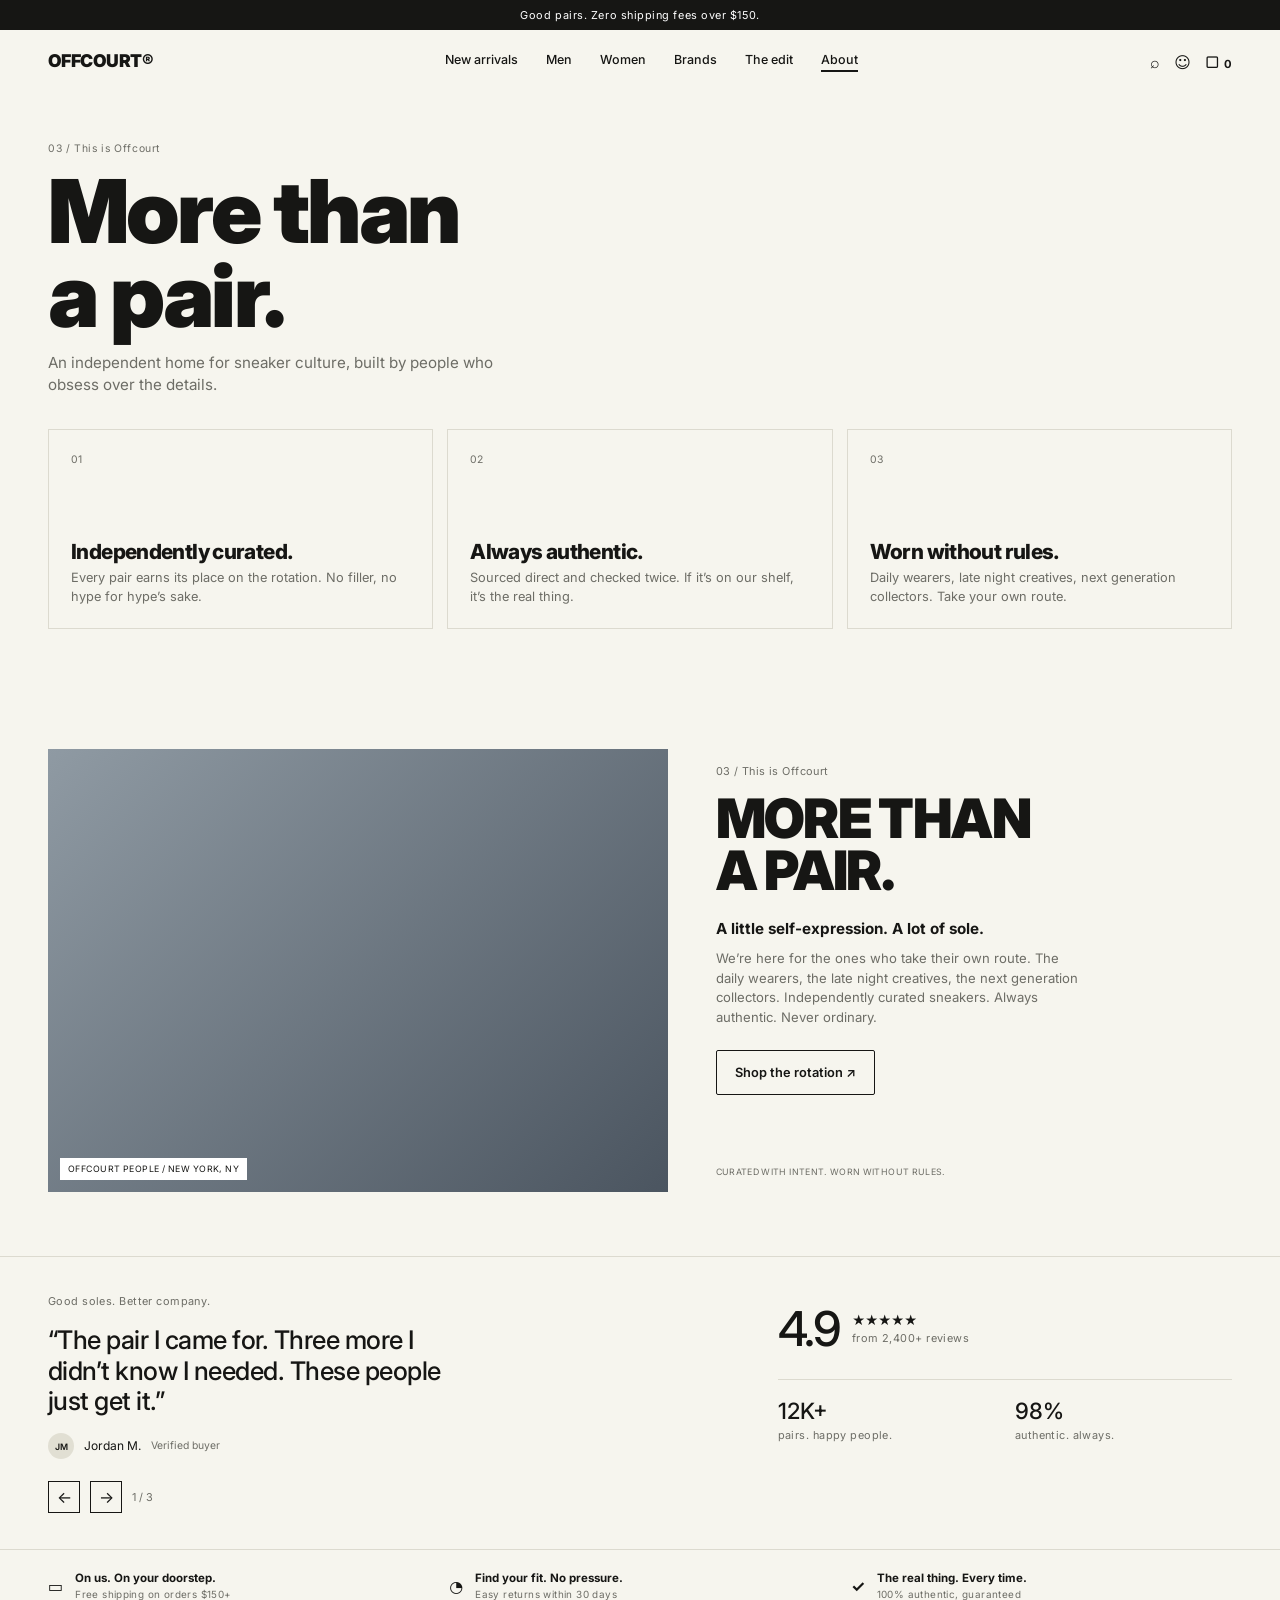
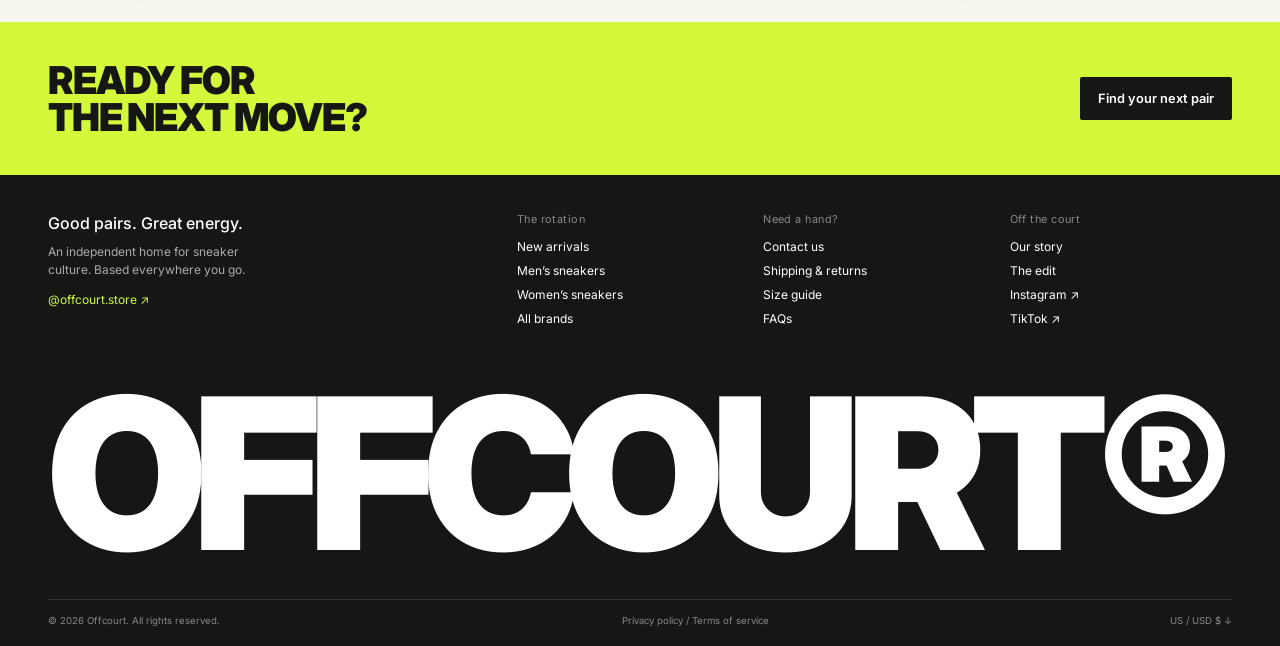
==== offcourt-bem/pages/about.html @ 794ac910 "commit 7" ====
<!DOCTYPE html>
<html lang="en">
<head>
<meta charset="UTF-8">
<meta name="viewport" content="width=device-width, initial-scale=1">
<title>About — Offcourt®</title>
<link rel="preconnect" href="https://fonts.googleapis.com">
<link href="https://fonts.googleapis.com/css2?family=Inter:wght@400;500;600;800;900&display=swap" rel="stylesheet">
<link rel="stylesheet" href="../css/about.css">
</head>
<body>
<div class="topbar">Good pairs. Zero shipping fees over $150.</div>

<header class="header">
  <a class="header__logo" href="../index.html">OFFCOURT®</a>
  <nav class="header__menu" id="menu" aria-label="Main">
    <a class="header__link" href="new-arrivals.html">New arrivals</a>
    <a class="header__link" href="new-arrivals.html?g=men">Men</a>
    <a class="header__link" href="new-arrivals.html?g=women">Women</a>
    <a class="header__link" href="brands.html">Brands</a>
    <a class="header__link" href="edit.html">The edit</a>
    <a class="header__link" href="about.html" aria-current="page">About</a>
  </nav>
  <div class="header__actions">
    <button class="header__btn" id="search-toggle" aria-label="Search" aria-expanded="false">⌕</button>
    <a class="header__btn" href="contact.html" aria-label="Help and contact">☺</a>
    <a class="header__btn" href="cart.html" aria-label="Cart">▢ <span class="header__count" id="cart-count">0</span></a>
    <button class="header__btn header__btn--burger" id="burger" aria-label="Menu" aria-expanded="false">☰</button>
  </div>
  <form class="search" id="search" role="search" hidden>
    <input class="search__input" id="search-input" type="search" placeholder="Search sneakers or brands" aria-label="Search sneakers or brands">
    <button class="search__submit" aria-label="Search">→</button>
  </form>
</header>

<main>
  <section class="page-hero">
    <p class="page-hero__kicker">03 / This is Offcourt</p>
    <h1 class="page-hero__title">More than<br>a pair.</h1>
    <p class="page-hero__lead">An independent home for sneaker culture, built by people who obsess over the details.</p>
  </section>
  <section class="values">
    <div class="value"><span class="value__num">01</span><div><h3 class="value__title">Independently curated.</h3><p class="value__text">Every pair earns its place on the rotation. No filler, no hype for hype’s sake.</p></div></div>
    <div class="value"><span class="value__num">02</span><div><h3 class="value__title">Always authentic.</h3><p class="value__text">Sourced direct and checked twice. If it’s on our shelf, it’s the real thing.</p></div></div>
    <div class="value"><span class="value__num">03</span><div><h3 class="value__title">Worn without rules.</h3><p class="value__text">Daily wearers, late night creatives, next generation collectors. Take your own route.</p></div></div>
  </section>
  <section class="about">
    <figure class="about__photo"><figcaption class="about__caption">Offcourt people / New York, NY</figcaption></figure>
    <div class="about__body">
      <small class="about__label">03 / This is Offcourt</small>
      <h2 class="about__title">MORE THAN<br>A PAIR.</h2>
      <h4 class="about__subtitle">A little self-expression. A lot of sole.</h4>
      <p class="about__text">We’re here for the ones who take their own route. The daily wearers, the late night creatives, the next generation collectors. Independently curated sneakers. Always authentic. Never ordinary.</p>
      <a class="btn btn--outline" href="new-arrivals.html">Shop the rotation ↗</a>
      <small class="about__note">Curated with intent. Worn without rules.</small>
    </div>
  </section>

  <section class="reviews">
    <div class="reviews__main">
      <small class="reviews__label">Good soles. Better company.</small>
      <div class="reviews__slide reviews__slide--active">
        <blockquote class="reviews__quote">“The pair I came for. Three more I didn’t know I needed. These people just get it.”</blockquote>
        <p class="reviews__author"><span class="reviews__avatar">JM</span> Jordan M. <em class="reviews__badge">Verified buyer</em></p>
      </div>
      <div class="reviews__slide">
        <blockquote class="reviews__quote">“Fit advice that actually worked. Returns were painless and the Sambas are perfect.”</blockquote>
        <p class="reviews__author"><span class="reviews__avatar">AL</span> Alex L. <em class="reviews__badge">Verified buyer</em></p>
      </div>
      <div class="reviews__slide">
        <blockquote class="reviews__quote">“Finally a store that curates instead of dumping. Fast shipping, spotless boxes.”</blockquote>
        <p class="reviews__author"><span class="reviews__avatar">SR</span> Sam R. <em class="reviews__badge">Verified buyer</em></p>
      </div>
      <div class="reviews__nav">
        <button class="reviews__arrow" id="review-prev" aria-label="Previous review">←</button>
        <button class="reviews__arrow" id="review-next" aria-label="Next review">→</button>
        <span class="reviews__pos" id="review-pos" role="status"></span>
      </div>
    </div>
    <div class="reviews__stats">
      <div class="rating">
        <strong class="rating__score">4.9</strong>
        <span class="rating__stars">★★★★★<br><small class="rating__count">from 2,400+ reviews</small></span>
      </div>
      <div class="metrics">
        <div class="metrics__item"><strong class="metrics__value" data-count="12" data-suffix="K+">12K+</strong><small class="metrics__label">pairs. happy people.</small></div>
        <div class="metrics__item"><strong class="metrics__value" data-count="100" data-suffix="%">100%</strong><small class="metrics__label">authentic. always.</small></div>
      </div>
    </div>
  </section>

  <section class="perks">
    <div class="perks__item"><b class="perks__icon">▭</b><p><strong class="perks__title">On us. On your doorstep.</strong><small class="perks__text">Free shipping on orders $150+</small></p></div>
    <div class="perks__item"><b class="perks__icon">◔</b><p><strong class="perks__title">Find your fit. No pressure.</strong><small class="perks__text">Easy returns within 30 days</small></p></div>
    <div class="perks__item"><b class="perks__icon">✓</b><p><strong class="perks__title">The real thing. Every time.</strong><small class="perks__text">100% authentic, guaranteed</small></p></div>
  </section>

  <section class="cta">
    <h2 class="cta__title">READY FOR<br>THE NEXT MOVE?</h2>
    <a class="btn btn--dark" href="new-arrivals.html">Find your next pair</a>
  </section>
</main>

<footer class="footer">
  <div class="footer__cols">
    <div class="footer__col footer__col--about">
      <h5 class="footer__heading">Good pairs. Great energy.</h5>
      <p class="footer__text">An independent home for sneaker culture. Based everywhere you go.</p>
      <a class="footer__link footer__link--accent" href="https://www.instagram.com/" target="_blank" rel="noopener">@offcourt.store ↗</a>
    </div>
    <div class="footer__col">
      <small class="footer__label">The rotation</small>
      <a class="footer__link" href="new-arrivals.html">New arrivals</a><a class="footer__link" href="new-arrivals.html?g=men">Men’s sneakers</a><a class="footer__link" href="new-arrivals.html?g=women">Women’s sneakers</a><a class="footer__link" href="brands.html">All brands</a>
    </div>
    <div class="footer__col">
      <small class="footer__label">Need a hand?</small>
      <a class="footer__link" href="contact.html#contact-form">Contact us</a><a class="footer__link" href="contact.html#faq">Shipping &amp; returns</a><a class="footer__link" href="contact.html#size">Size guide</a><a class="footer__link" href="contact.html#faq">FAQs</a>
    </div>
    <div class="footer__col">
      <small class="footer__label">Off the court</small>
      <a class="footer__link" href="about.html">Our story</a><a class="footer__link" href="edit.html">The edit</a><a class="footer__link" href="https://www.instagram.com/" target="_blank" rel="noopener">Instagram ↗</a><a class="footer__link" href="https://www.tiktok.com/" target="_blank" rel="noopener">TikTok ↗</a>
    </div>
  </div>
  <div class="footer__mega">OFFCOURT®</div>
  <div class="footer__legal"><span>© 2026 Offcourt. All rights reserved.</span><span>Privacy policy / Terms of service</span><span>US / USD $ ↓</span></div>
</footer>
<script src="../js/about.js"></script>
</body>
</html>
---- offcourt-bem/css/about.css ----
/* ===== Tokens y base ===== */
:root{--cream:#f6f5ee;--ink:#161614;--lime:#d3f93a;--mute:#6d6d66;--line:#dcdacf;--pad:clamp(16px,4vw,48px)}
*{box-sizing:border-box;margin:0;padding:0}
html{scroll-behavior:smooth}
body{font-family:Inter,system-ui,sans-serif;background:var(--cream);color:var(--ink);line-height:1.5;-webkit-font-smoothing:antialiased}
a{color:inherit;text-decoration:none}
button{font:inherit;color:inherit;background:none;border:0;cursor:pointer}
:focus-visible{outline:2px solid var(--ink);outline-offset:3px}
small{font-size:.68rem;letter-spacing:.04em;color:var(--mute);display:block}
h1,h2,h3{letter-spacing:-.03em;line-height:.95}
section,footer{padding-inline:var(--pad)}

/* ===== topbar ===== */
.topbar{background:var(--ink);color:#fff;text-align:center;font-size:.68rem;padding:7px;letter-spacing:.05em}

/* ===== header + search ===== */
.header{display:flex;align-items:center;justify-content:space-between;padding:18px var(--pad);position:sticky;top:0;background:var(--cream);z-index:20}
.header__logo{font-weight:900;letter-spacing:-.03em;font-size:1.1rem}
.header__menu{display:flex;gap:28px;font-size:.78rem;font-weight:500}
.header__link[aria-current="page"]{border-bottom:2px solid var(--ink)}
.header__actions{display:flex;gap:14px;align-items:center}
.header__btn{font-size:1rem;display:inline-block}
.header__btn--burger{display:none}
.header__count{font-size:.7rem;font-weight:700}
.search{position:absolute;top:100%;left:0;right:0;display:flex;gap:10px;padding:12px var(--pad);background:var(--cream);border-bottom:1px solid var(--line)}
.search[hidden]{display:none}
.search__input{flex:1;font:inherit;font-size:.85rem;background:none;border:0;border-bottom:1px solid var(--ink);padding:8px 0;outline:0}
.search__submit{background:var(--ink);color:#fff;width:34px;height:34px}

/* ===== btn ===== */
.btn{display:inline-block;font-size:.8rem;font-weight:600;padding:12px 18px;border-radius:2px;transition:transform .2s}
.btn:hover{transform:translateY(-2px)}
.btn--dark{background:var(--ink);color:#fff}
.btn--outline{border:1px solid var(--ink)}

/* ===== section-head (reutilizable) ===== */
.section-head{display:flex;justify-content:space-between;align-items:flex-end;gap:20px}
.section-head__title{font-size:clamp(1.8rem,4vw,3rem);font-weight:800;margin-top:10px}
.section-head__link{font-size:.75rem;font-weight:500}
.section-head__text{max-width:22ch;font-size:.72rem;color:#aaa}
.section-head--light .section-head__label{color:var(--lime)}

/* ===== toast ===== */
.toast{position:fixed;left:50%;bottom:24px;transform:translate(-50%,20px);background:var(--ink);color:#fff;font-size:.78rem;padding:12px 18px;border-radius:2px;opacity:0;pointer-events:none;transition:.25s;z-index:50;max-width:90vw}
.toast--show{opacity:1;transform:translate(-50%,0)}

/* ===== footer ===== */
.footer{background:var(--ink);color:#fff;padding-block:36px 18px}
.footer__cols{display:grid;grid-template-columns:2fr 1fr 1fr 1fr;gap:24px;font-size:.75rem}
.footer__col--about{max-width:none}
.footer__label{color:#888;margin-bottom:10px}
.footer__link{display:block;margin-bottom:6px}
.footer__link--accent{color:var(--lime)}
.footer__heading{font-size:1rem;font-weight:500;margin-bottom:8px}
.footer__text{color:#aaa;max-width:26ch;margin-bottom:12px}
.footer__mega{font-weight:900;letter-spacing:-.06em;font-size:clamp(3rem,16.5vw,15rem);line-height:1;margin:34px 0 20px;white-space:nowrap}
.footer__legal{display:flex;justify-content:space-between;font-size:.6rem;color:#888;border-top:1px solid #333;padding-top:14px;gap:10px;flex-wrap:wrap}

/* ===== page-hero (páginas internas) ===== */
.page-hero{padding-block:48px 24px}
.page-hero__kicker{font-size:.65rem;letter-spacing:.06em;color:var(--mute)}
.page-hero__title{font-size:clamp(2.4rem,7vw,5.5rem);font-weight:900;margin:14px 0}
.page-hero__lead{max-width:46ch;color:var(--mute);font-size:.95rem}

/* ===== about ===== */
.about{display:grid;grid-template-columns:1.2fr 1fr;gap:var(--pad);align-items:center;padding-block:64px}
.about__photo{aspect-ratio:1.4;background:linear-gradient(135deg,#8f9aa3,#4b5560);position:relative}
.about__caption{position:absolute;left:12px;bottom:12px;background:#fff;font-size:.55rem;padding:4px 8px;text-transform:uppercase;letter-spacing:.05em}
.about__title{font-size:clamp(2rem,4.5vw,3.4rem);font-weight:900;margin:14px 0 22px}
.about__subtitle{font-size:.95rem;margin-bottom:8px}
.about__text{font-size:.82rem;color:var(--mute);max-width:46ch;margin-bottom:22px}
.about__note{margin-top:70px;font-size:.55rem;text-transform:uppercase}

/* ===== reviews + rating + metrics ===== */
.reviews{display:grid;grid-template-columns:1.5fr 1fr;gap:var(--pad);padding-block:36px;border-top:1px solid var(--line)}
.reviews__quote{font-size:clamp(1.2rem,2.4vw,1.6rem);font-weight:500;letter-spacing:-.02em;line-height:1.2;max-width:26ch;margin:16px 0}
.reviews__author{display:flex;align-items:center;gap:10px;font-size:.75rem}
.reviews__badge{font-style:normal;color:var(--mute);font-size:.65rem}
.reviews__avatar{width:26px;height:26px;border-radius:50%;background:#e1dfd3;display:grid;place-items:center;font-size:.55rem;font-weight:600}
.rating{display:flex;align-items:center;gap:12px;padding-bottom:14px;border-bottom:1px solid var(--line)}
.rating__score{font-size:3rem;font-weight:500;letter-spacing:-.04em}
.rating__stars{font-size:.8rem}
.metrics{display:grid;grid-template-columns:1fr 1fr;gap:20px;padding-top:14px}
.metrics__value{font-size:1.4rem;font-weight:500;display:block}

/* ===== perks ===== */
.perks{display:grid;grid-template-columns:repeat(3,1fr);gap:20px;padding-block:20px;border-top:1px solid var(--line)}
.perks__item{display:flex;gap:12px;align-items:center}
.perks__title{font-size:.72rem;display:block}
.perks__text{font-size:.62rem}

/* ===== values (about) ===== */
.values{display:grid;grid-template-columns:repeat(3,1fr);gap:14px;padding-block:8px 56px}
.value{border:1px solid var(--line);padding:22px;min-height:200px;display:flex;flex-direction:column;justify-content:space-between}
.value__num{font-size:.65rem;color:var(--mute)}
.value__title{font-size:1.3rem;font-weight:800;margin-bottom:6px}
.value__text{font-size:.8rem;color:var(--mute)}
.reviews__slide{display:none}
.reviews__slide--active{display:block}
.reviews__nav{display:flex;align-items:center;gap:10px;margin-top:22px}
.reviews__arrow{width:32px;height:32px;border:1px solid var(--ink);transition:.2s}
.reviews__arrow:hover{background:var(--ink);color:#fff}
.reviews__pos{font-size:.68rem;color:var(--mute)}
.cta{background:var(--lime);padding-block:40px;display:flex;justify-content:space-between;align-items:center;gap:20px;flex-wrap:wrap}
.cta__title{font-size:clamp(1.6rem,3.4vw,2.4rem);font-weight:900}

/* ===== responsive ===== */
@media (max-width:900px){
  .footer__cols{grid-template-columns:1fr 1fr}
  .footer__col--about{grid-column:1/-1}
  .header__menu{display:none;position:absolute;top:100%;left:0;right:0;flex-direction:column;gap:0;background:var(--cream);padding:8px var(--pad) 16px;border-bottom:1px solid var(--line)}
  .header__menu--open{display:flex}
  .header__link{padding:10px 0}
  .header__link[aria-current="page"]{border-bottom:0;font-weight:700}
  .header__btn--burger{display:block}
  .section-head{flex-direction:column;align-items:flex-start}
  .about,.reviews,.perks,.values{grid-template-columns:1fr}
}
@media (prefers-reduced-motion:reduce){*{animation:none!important;transition:none!important;scroll-behavior:auto!important}}
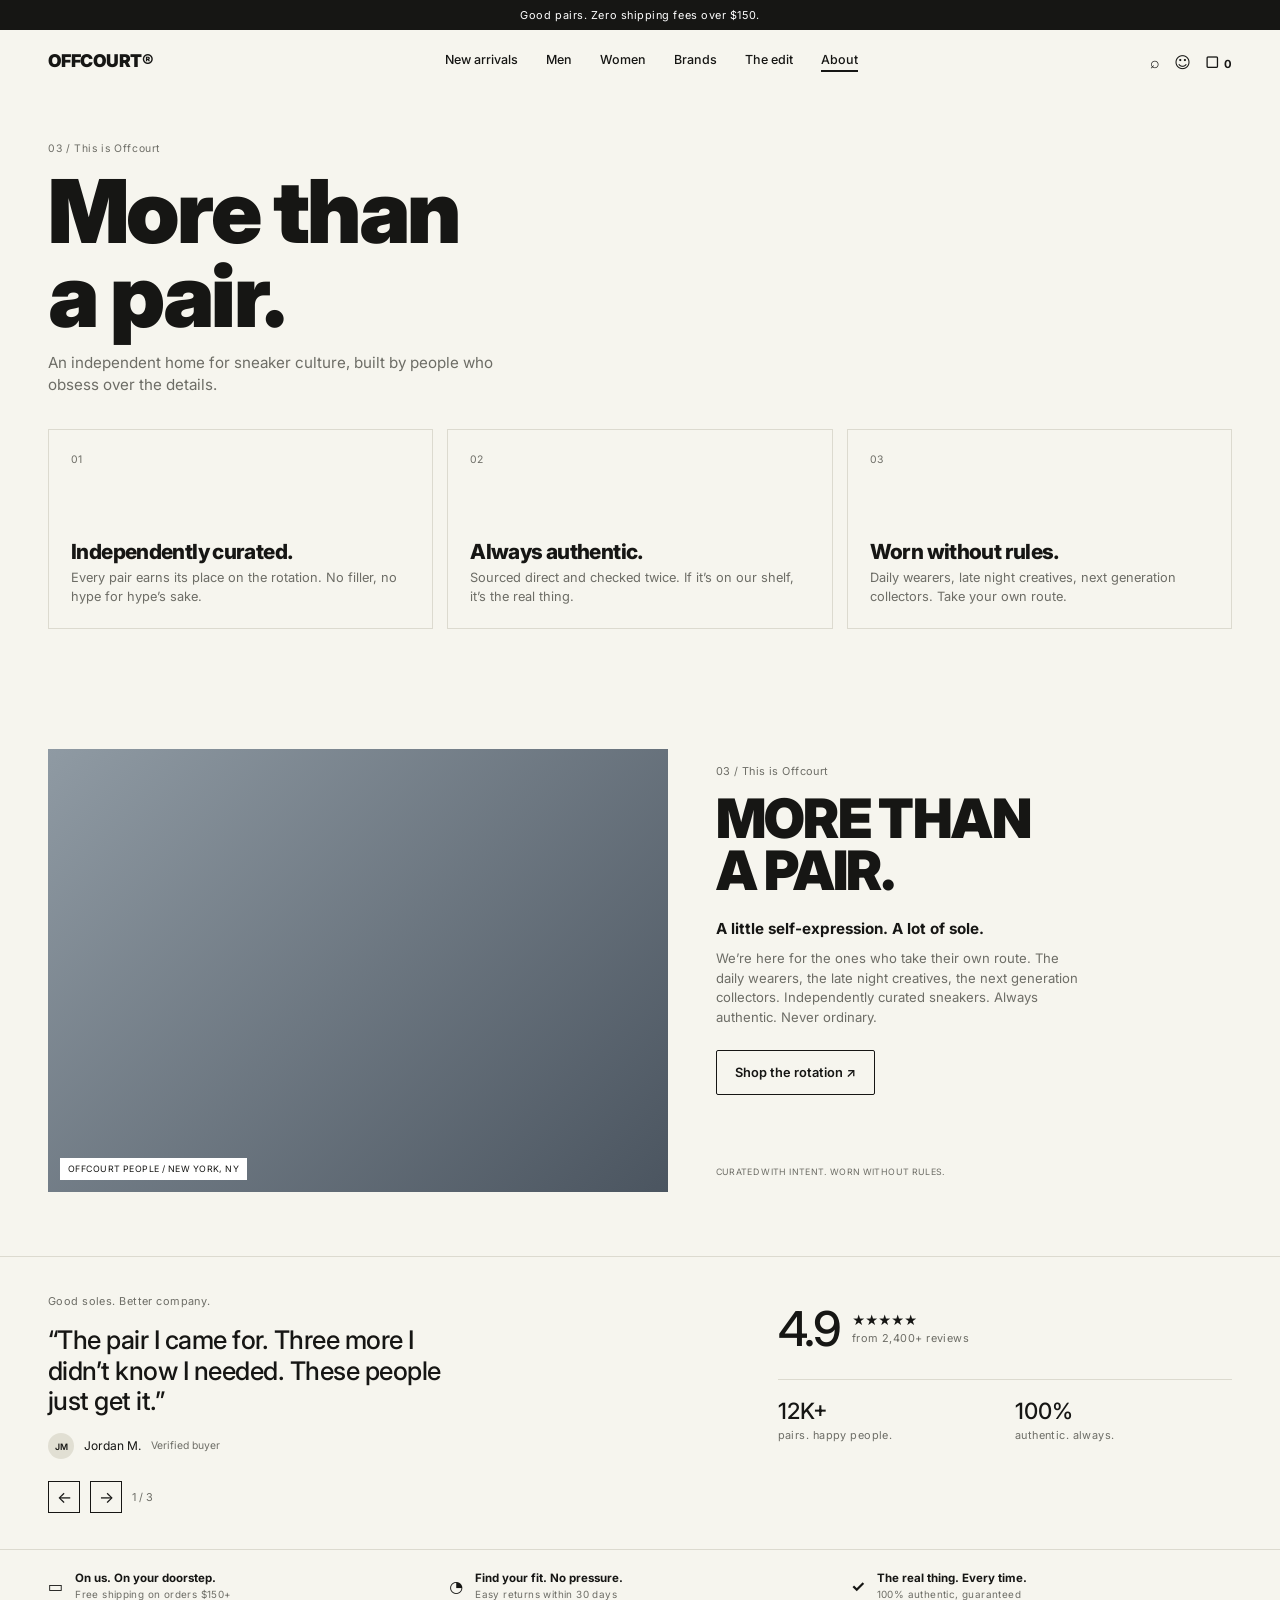
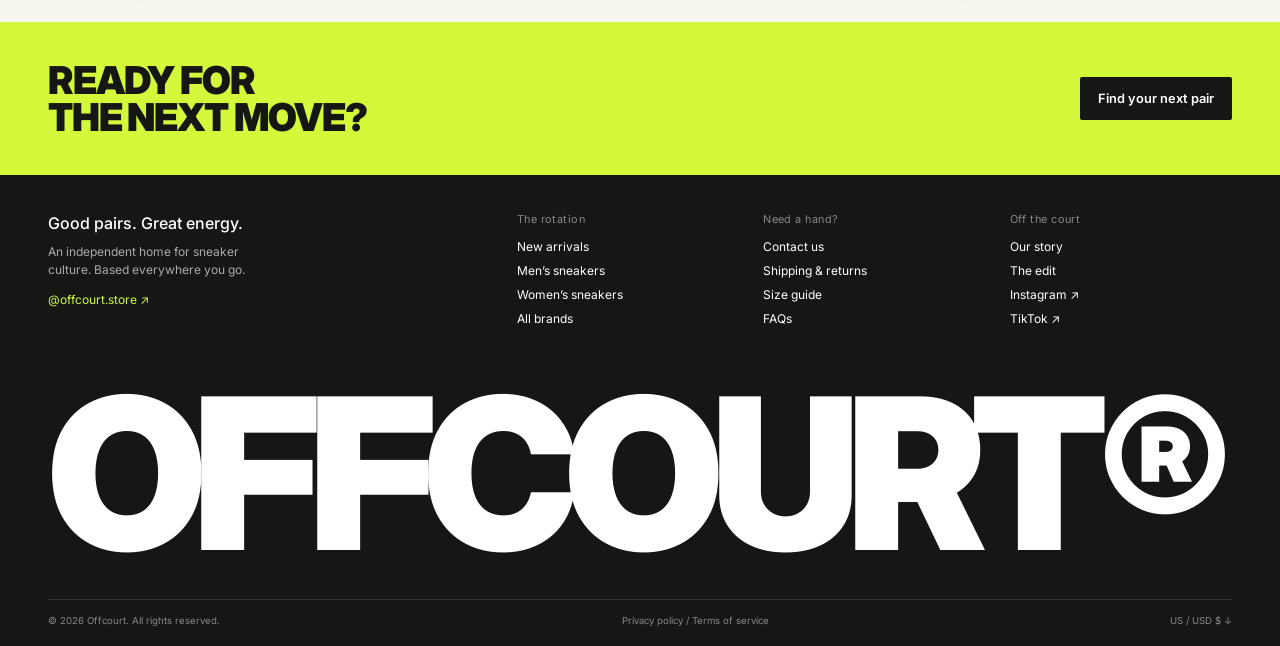
==== commit 52b3ff7e: "todoo" ====
--- a/offcourt-bem/pages/about.html
+++ b/offcourt-bem/pages/about.html
@@ -6,7 +6,8 @@
 <title>About — Offcourt®</title>
 <link rel="preconnect" href="https://fonts.googleapis.com">
 <link href="https://fonts.googleapis.com/css2?family=Inter:wght@400;500;600;800;900&display=swap" rel="stylesheet">
-<link rel="stylesheet" href="../css/about.css">
+<link rel="stylesheet" href="../styles/main.css">
+<link rel="stylesheet" href="../styles/about.css">
 </head>
 <body>
 <div class="topbar">Good pairs. Zero shipping fees over $150.</div>
--- a/offcourt-bem/styles/main.css
+++ b/offcourt-bem/styles/main.css
@@ -0,0 +1,9 @@
+/* ===== main.css: importa los módulos compartidos (el orden importa) ===== */
+@import url("variables.css");
+@import url("base.css");
+@import url("components.css");
+@import url("header.css");
+@import url("footer.css");
+@import url("section.css");
+@import url("form.css");
+@import url("responsive.css");
--- a/offcourt-bem/styles/about.css
+++ b/offcourt-bem/styles/about.css
@@ -0,0 +1,19 @@
+/* ===== about ===== */
+/* ===== values (about) ===== */
+.values{display:grid;grid-template-columns:repeat(3,1fr);gap:14px;padding-block:8px 56px}
+.value{border:1px solid var(--line);padding:22px;min-height:200px;display:flex;flex-direction:column;justify-content:space-between}
+.value__num{font-size:.65rem;color:var(--mute)}
+.value__title{font-size:1.3rem;font-weight:800;margin-bottom:6px}
+.value__text{font-size:.8rem;color:var(--mute)}
+.reviews__slide{display:none}
+.reviews__slide--active{display:block}
+.reviews__nav{display:flex;align-items:center;gap:10px;margin-top:22px}
+.reviews__arrow{width:32px;height:32px;border:1px solid var(--ink);transition:.2s}
+.reviews__arrow:hover{background:var(--ink);color:#fff}
+.reviews__pos{font-size:.68rem;color:var(--mute)}
+.cta{background:var(--lime);padding-block:40px;display:flex;justify-content:space-between;align-items:center;gap:20px;flex-wrap:wrap}
+.cta__title{font-size:clamp(1.6rem,3.4vw,2.4rem);font-weight:900}
+
+@media (max-width:900px){
+  .values{grid-template-columns:1fr}
+}
